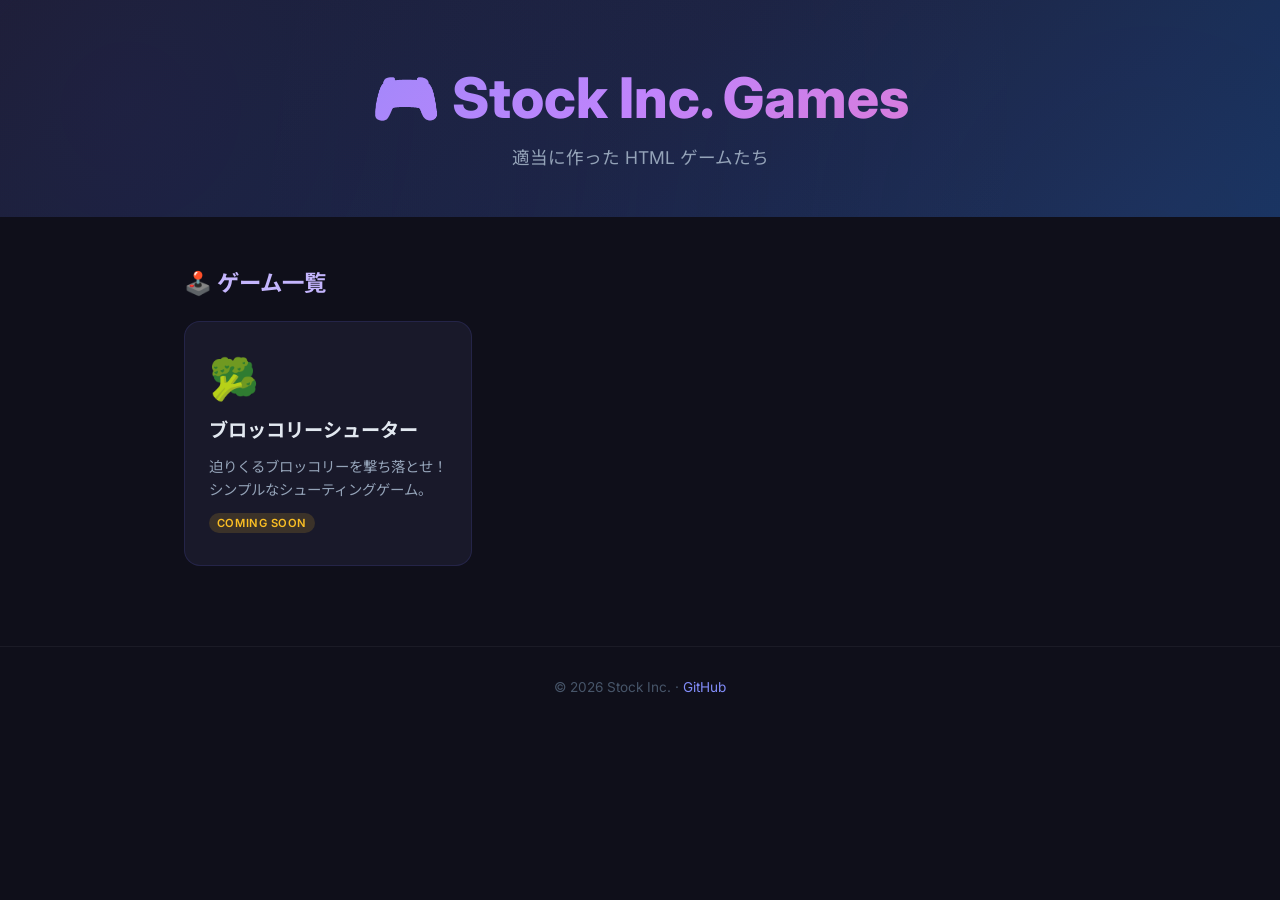
==== index.html @ 9ba40f6b "🎮 Initial commit: リポジトリ骨子の作成 - README.md: プロジェクト概要・ディレクトリ構成・ゲーム追加方法 - index.html: GitHub Pages ゲーム一覧" ====
<!DOCTYPE html>
<html lang="ja">
<head>
  <meta charset="UTF-8">
  <meta name="viewport" content="width=device-width, initial-scale=1.0">
  <meta name="description" content="Stock Inc. が作った HTML ゲームコレクション。ブラウザからすぐに遊べます。">
  <title>🎮 Stock Inc. Games</title>
  <link rel="preconnect" href="https://fonts.googleapis.com">
  <link rel="preconnect" href="https://fonts.gstatic.com" crossorigin>
  <link href="https://fonts.googleapis.com/css2?family=Inter:wght@400;600;800&family=Noto+Sans+JP:wght@400;700&display=swap" rel="stylesheet">
  <style>
    *,
    *::before,
    *::after {
      margin: 0;
      padding: 0;
      box-sizing: border-box;
    }

    body {
      font-family: 'Inter', 'Noto Sans JP', sans-serif;
      background: #0f0f1a;
      color: #e0e0e0;
      min-height: 100vh;
    }

    /* ── Header ── */
    .hero {
      text-align: center;
      padding: 4rem 1rem 3rem;
      background: linear-gradient(135deg, #1a1a2e 0%, #16213e 50%, #0f3460 100%);
      position: relative;
      overflow: hidden;
    }

    .hero::before {
      content: '';
      position: absolute;
      top: -50%;
      left: -50%;
      width: 200%;
      height: 200%;
      background: radial-gradient(circle at 30% 50%, rgba(99, 102, 241, 0.08) 0%, transparent 50%),
                  radial-gradient(circle at 70% 80%, rgba(236, 72, 153, 0.06) 0%, transparent 50%);
      animation: drift 20s ease-in-out infinite alternate;
    }

    @keyframes drift {
      0%   { transform: translate(0, 0); }
      100% { transform: translate(-5%, 3%); }
    }

    .hero h1 {
      font-size: clamp(2rem, 5vw, 3.5rem);
      font-weight: 800;
      background: linear-gradient(135deg, #818cf8, #c084fc, #f472b6);
      -webkit-background-clip: text;
      -webkit-text-fill-color: transparent;
      background-clip: text;
      position: relative;
    }

    .hero p {
      margin-top: 0.75rem;
      font-size: 1.1rem;
      color: #94a3b8;
      position: relative;
    }

    /* ── Games Grid ── */
    .container {
      max-width: 960px;
      margin: 0 auto;
      padding: 3rem 1.5rem 5rem;
    }

    .section-title {
      font-size: 1.4rem;
      font-weight: 700;
      margin-bottom: 1.5rem;
      color: #c4b5fd;
    }

    .games-grid {
      display: grid;
      grid-template-columns: repeat(auto-fill, minmax(280px, 1fr));
      gap: 1.5rem;
    }

    .game-card {
      background: rgba(30, 30, 50, 0.7);
      border: 1px solid rgba(99, 102, 241, 0.15);
      border-radius: 16px;
      padding: 2rem 1.5rem;
      text-decoration: none;
      color: inherit;
      transition: transform 0.25s ease, box-shadow 0.25s ease, border-color 0.25s ease;
      display: flex;
      flex-direction: column;
      gap: 0.75rem;
    }

    .game-card:hover {
      transform: translateY(-4px);
      box-shadow: 0 12px 40px rgba(99, 102, 241, 0.15);
      border-color: rgba(99, 102, 241, 0.4);
    }

    .game-card .emoji {
      font-size: 2.5rem;
    }

    .game-card h2 {
      font-size: 1.2rem;
      font-weight: 700;
      color: #e2e8f0;
    }

    .game-card p {
      font-size: 0.9rem;
      color: #94a3b8;
      line-height: 1.6;
    }

    .badge {
      display: inline-block;
      font-size: 0.7rem;
      font-weight: 600;
      text-transform: uppercase;
      letter-spacing: 0.05em;
      padding: 0.25em 0.7em;
      border-radius: 999px;
      width: fit-content;
    }

    .badge--coming-soon {
      background: rgba(251, 191, 36, 0.15);
      color: #fbbf24;
    }

    .badge--playable {
      background: rgba(52, 211, 153, 0.15);
      color: #34d399;
    }

    /* ── Footer ── */
    .footer {
      text-align: center;
      padding: 2rem 1rem;
      font-size: 0.85rem;
      color: #475569;
      border-top: 1px solid rgba(255, 255, 255, 0.05);
    }

    .footer a {
      color: #818cf8;
      text-decoration: none;
    }

    .footer a:hover {
      text-decoration: underline;
    }
  </style>
</head>
<body>

  <header class="hero">
    <h1>🎮 Stock Inc. Games</h1>
    <p>適当に作った HTML ゲームたち</p>
  </header>

  <main class="container">
    <h2 class="section-title">🕹️ ゲーム一覧</h2>

    <div class="games-grid">

      <!-- ブロッコリーシューター -->
      <div class="game-card">
        <span class="emoji">🥦</span>
        <h2>ブロッコリーシューター</h2>
        <p>迫りくるブロッコリーを撃ち落とせ！シンプルなシューティングゲーム。</p>
        <span class="badge badge--coming-soon">Coming Soon</span>
      </div>

      <!-- 新しいゲームはここに追加 -->

    </div>
  </main>

  <footer class="footer">
    <p>© 2026 Stock Inc. · <a href="https://github.com/shunichi-takeda/stock-inc-games">GitHub</a></p>
  </footer>

</body>
</html>
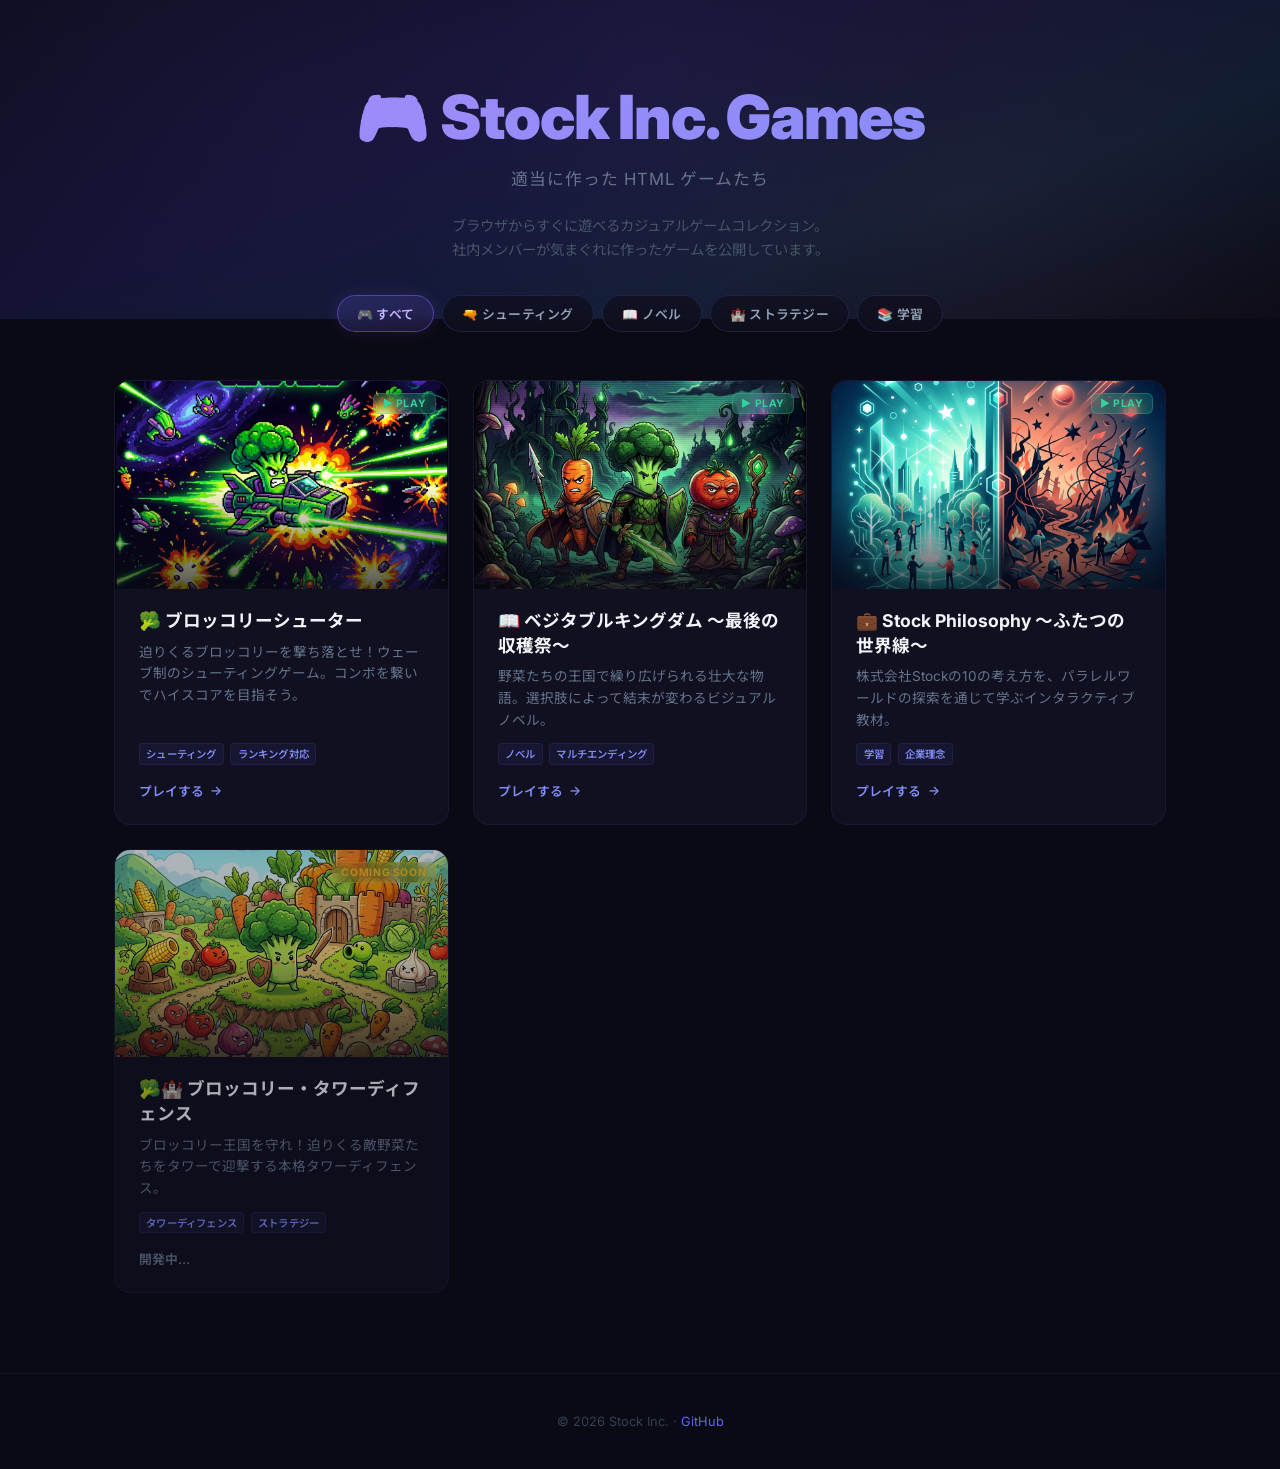
==== commit 29b745c3: "🎮 ポータルページをリニューアル - サムネイル付きカード表示に変更 - 外部リポジトリのゲーム3つを一覧に追加   - ブロッコリーシューター   - ベジタブルキングダム ～最後の収穫祭～   -" ====
--- a/index.html
+++ b/index.html
@@ -7,158 +7,341 @@
   <title>🎮 Stock Inc. Games</title>
   <link rel="preconnect" href="https://fonts.googleapis.com">
   <link rel="preconnect" href="https://fonts.gstatic.com" crossorigin>
-  <link href="https://fonts.googleapis.com/css2?family=Inter:wght@400;600;800&family=Noto+Sans+JP:wght@400;700&display=swap" rel="stylesheet">
+  <link href="https://fonts.googleapis.com/css2?family=Inter:wght@400;600;800&family=Noto+Sans+JP:wght@400;700;900&display=swap" rel="stylesheet">
   <style>
-    *,
-    *::before,
-    *::after {
-      margin: 0;
-      padding: 0;
-      box-sizing: border-box;
-    }
+    /* ── Reset ── */
+    *, *::before, *::after { margin: 0; padding: 0; box-sizing: border-box; }
 
     body {
       font-family: 'Inter', 'Noto Sans JP', sans-serif;
-      background: #0f0f1a;
+      background: #0a0a14;
       color: #e0e0e0;
       min-height: 100vh;
-    }
-
-    /* ── Header ── */
+      overflow-x: hidden;
+    }
+
+    /* ── Hero ── */
     .hero {
       text-align: center;
-      padding: 4rem 1rem 3rem;
-      background: linear-gradient(135deg, #1a1a2e 0%, #16213e 50%, #0f3460 100%);
+      padding: 5rem 1.5rem 3.5rem;
       position: relative;
       overflow: hidden;
+      background: linear-gradient(160deg, #0d0d1f 0%, #111130 40%, #0d1b2e 70%, #0a0a14 100%);
     }
 
     .hero::before {
       content: '';
       position: absolute;
-      top: -50%;
-      left: -50%;
-      width: 200%;
-      height: 200%;
-      background: radial-gradient(circle at 30% 50%, rgba(99, 102, 241, 0.08) 0%, transparent 50%),
-                  radial-gradient(circle at 70% 80%, rgba(236, 72, 153, 0.06) 0%, transparent 50%);
-      animation: drift 20s ease-in-out infinite alternate;
-    }
-
-    @keyframes drift {
-      0%   { transform: translate(0, 0); }
-      100% { transform: translate(-5%, 3%); }
+      inset: 0;
+      background:
+        radial-gradient(circle at 25% 40%, rgba(139, 92, 246, 0.07) 0%, transparent 55%),
+        radial-gradient(circle at 75% 60%, rgba(244, 114, 182, 0.06) 0%, transparent 50%),
+        radial-gradient(circle at 50% 20%, rgba(99, 102, 241, 0.05) 0%, transparent 45%);
+      animation: heroDrift 25s ease-in-out infinite alternate;
+    }
+
+    @keyframes heroDrift {
+      0%   { transform: translate(0, 0) scale(1); }
+      100% { transform: translate(-3%, 2%) scale(1.05); }
     }
 
     .hero h1 {
-      font-size: clamp(2rem, 5vw, 3.5rem);
-      font-weight: 800;
-      background: linear-gradient(135deg, #818cf8, #c084fc, #f472b6);
+      font-size: clamp(2.2rem, 5vw, 3.8rem);
+      font-weight: 900;
+      background: linear-gradient(135deg, #a78bfa, #818cf8, #f472b6, #fb923c);
+      background-size: 300% 300%;
       -webkit-background-clip: text;
       -webkit-text-fill-color: transparent;
       background-clip: text;
-      position: relative;
-    }
-
-    .hero p {
+      animation: gradientShift 6s ease-in-out infinite;
+      position: relative;
+      letter-spacing: -0.02em;
+    }
+
+    @keyframes gradientShift {
+      0%, 100% { background-position: 0% 50%; }
+      50%      { background-position: 100% 50%; }
+    }
+
+    .hero .subtitle {
       margin-top: 0.75rem;
-      font-size: 1.1rem;
+      font-size: 1.05rem;
+      color: #64748b;
+      position: relative;
+      letter-spacing: 0.05em;
+    }
+
+    .hero .desc {
+      margin-top: 1.5rem;
+      font-size: 0.9rem;
+      color: #475569;
+      position: relative;
+      max-width: 520px;
+      margin-left: auto;
+      margin-right: auto;
+      line-height: 1.7;
+    }
+
+    /* ── Filter Tabs ── */
+    .filter-bar {
+      display: flex;
+      justify-content: center;
+      gap: 0.5rem;
+      padding: 0 1.5rem;
+      margin-top: -1.5rem;
+      position: relative;
+      z-index: 5;
+      flex-wrap: wrap;
+    }
+
+    .filter-btn {
+      font-family: 'Inter', 'Noto Sans JP', sans-serif;
+      font-size: 0.8rem;
+      font-weight: 600;
+      padding: 0.5rem 1.2rem;
+      border: 1px solid rgba(99, 102, 241, 0.2);
+      background: rgba(15, 15, 30, 0.8);
       color: #94a3b8;
-      position: relative;
-    }
-
-    /* ── Games Grid ── */
+      border-radius: 999px;
+      cursor: pointer;
+      transition: all 0.25s ease;
+      backdrop-filter: blur(8px);
+      letter-spacing: 0.02em;
+    }
+
+    .filter-btn:hover {
+      border-color: rgba(99, 102, 241, 0.4);
+      color: #c4b5fd;
+    }
+
+    .filter-btn.active {
+      background: linear-gradient(135deg, rgba(99, 102, 241, 0.2), rgba(139, 92, 246, 0.15));
+      border-color: rgba(139, 92, 246, 0.5);
+      color: #c4b5fd;
+      box-shadow: 0 0 16px rgba(139, 92, 246, 0.15);
+    }
+
+    /* ── Container ── */
     .container {
-      max-width: 960px;
+      max-width: 1100px;
       margin: 0 auto;
       padding: 3rem 1.5rem 5rem;
     }
 
     .section-title {
-      font-size: 1.4rem;
+      font-size: 1.3rem;
       font-weight: 700;
       margin-bottom: 1.5rem;
-      color: #c4b5fd;
-    }
-
+      color: #94a3b8;
+      letter-spacing: 0.03em;
+    }
+
+    /* ── Games Grid ── */
     .games-grid {
       display: grid;
-      grid-template-columns: repeat(auto-fill, minmax(280px, 1fr));
+      grid-template-columns: repeat(auto-fill, minmax(300px, 1fr));
       gap: 1.5rem;
     }
 
+    /* ── Game Card ── */
     .game-card {
-      background: rgba(30, 30, 50, 0.7);
-      border: 1px solid rgba(99, 102, 241, 0.15);
+      background: rgba(20, 20, 40, 0.6);
+      border: 1px solid rgba(99, 102, 241, 0.1);
       border-radius: 16px;
-      padding: 2rem 1.5rem;
+      overflow: hidden;
       text-decoration: none;
       color: inherit;
-      transition: transform 0.25s ease, box-shadow 0.25s ease, border-color 0.25s ease;
+      transition: transform 0.3s ease, box-shadow 0.3s ease, border-color 0.3s ease;
       display: flex;
       flex-direction: column;
-      gap: 0.75rem;
+      position: relative;
     }
 
     .game-card:hover {
-      transform: translateY(-4px);
-      box-shadow: 0 12px 40px rgba(99, 102, 241, 0.15);
-      border-color: rgba(99, 102, 241, 0.4);
-    }
-
-    .game-card .emoji {
-      font-size: 2.5rem;
-    }
-
-    .game-card h2 {
-      font-size: 1.2rem;
+      transform: translateY(-6px);
+      box-shadow: 0 16px 48px rgba(99, 102, 241, 0.12), 0 4px 16px rgba(0, 0, 0, 0.3);
+      border-color: rgba(99, 102, 241, 0.3);
+    }
+
+    .game-card.coming-soon {
+      opacity: 0.7;
+    }
+
+    .game-card.coming-soon:hover {
+      opacity: 0.85;
+    }
+
+    /* Thumbnail */
+    .card-thumb {
+      position: relative;
+      width: 100%;
+      aspect-ratio: 16 / 10;
+      overflow: hidden;
+      background: #111122;
+    }
+
+    .card-thumb img {
+      width: 100%;
+      height: 100%;
+      object-fit: cover;
+      transition: transform 0.4s ease;
+    }
+
+    .game-card:hover .card-thumb img {
+      transform: scale(1.06);
+    }
+
+    .card-thumb::after {
+      content: '';
+      position: absolute;
+      inset: 0;
+      background: linear-gradient(to top, rgba(10, 10, 20, 0.7) 0%, transparent 50%);
+      pointer-events: none;
+    }
+
+    /* Badges */
+    .badge {
+      position: absolute;
+      top: 12px;
+      font-size: 0.65rem;
       font-weight: 700;
-      color: #e2e8f0;
-    }
-
-    .game-card p {
-      font-size: 0.9rem;
-      color: #94a3b8;
+      text-transform: uppercase;
+      letter-spacing: 0.06em;
+      padding: 0.3em 0.8em;
+      border-radius: 6px;
+      z-index: 2;
+      backdrop-filter: blur(6px);
+    }
+
+    .badge-status {
+      right: 12px;
+    }
+
+    .badge-author {
+      left: 12px;
+    }
+
+    .badge--playable {
+      background: rgba(52, 211, 153, 0.2);
+      color: #34d399;
+      border: 1px solid rgba(52, 211, 153, 0.3);
+    }
+
+    .badge--coming-soon {
+      background: rgba(251, 191, 36, 0.2);
+      color: #fbbf24;
+      border: 1px solid rgba(251, 191, 36, 0.3);
+    }
+
+    .badge--author {
+      background: rgba(99, 102, 241, 0.2);
+      color: #a5b4fc;
+      border: 1px solid rgba(99, 102, 241, 0.3);
+    }
+
+    .badge--external {
+      background: rgba(244, 114, 182, 0.2);
+      color: #f9a8d4;
+      border: 1px solid rgba(244, 114, 182, 0.3);
+    }
+
+    /* Card Body */
+    .card-body {
+      padding: 1.25rem 1.5rem 1.5rem;
+      display: flex;
+      flex-direction: column;
+      gap: 0.5rem;
+      flex: 1;
+    }
+
+    .card-body h2 {
+      font-size: 1.1rem;
+      font-weight: 700;
+      color: #f1f5f9;
+      line-height: 1.4;
+    }
+
+    .card-body p {
+      font-size: 0.85rem;
+      color: #64748b;
       line-height: 1.6;
-    }
-
-    .badge {
-      display: inline-block;
-      font-size: 0.7rem;
+      flex: 1;
+    }
+
+    .card-tags {
+      display: flex;
+      gap: 0.4rem;
+      flex-wrap: wrap;
+      margin-top: 0.25rem;
+    }
+
+    .tag {
+      font-size: 0.65rem;
       font-weight: 600;
-      text-transform: uppercase;
-      letter-spacing: 0.05em;
-      padding: 0.25em 0.7em;
-      border-radius: 999px;
-      width: fit-content;
-    }
-
-    .badge--coming-soon {
-      background: rgba(251, 191, 36, 0.15);
-      color: #fbbf24;
-    }
-
-    .badge--playable {
-      background: rgba(52, 211, 153, 0.15);
-      color: #34d399;
+      padding: 0.2em 0.6em;
+      border-radius: 4px;
+      background: rgba(99, 102, 241, 0.08);
+      color: #818cf8;
+      border: 1px solid rgba(99, 102, 241, 0.12);
+      letter-spacing: 0.02em;
+    }
+
+    .card-play {
+      display: flex;
+      align-items: center;
+      gap: 0.4rem;
+      margin-top: 0.5rem;
+      font-size: 0.8rem;
+      font-weight: 600;
+      color: #818cf8;
+      transition: color 0.2s;
+    }
+
+    .game-card:hover .card-play {
+      color: #a5b4fc;
+    }
+
+    .card-play .arrow {
+      transition: transform 0.2s;
+    }
+
+    .game-card:hover .card-play .arrow {
+      transform: translateX(4px);
     }
 
     /* ── Footer ── */
     .footer {
       text-align: center;
-      padding: 2rem 1rem;
-      font-size: 0.85rem;
-      color: #475569;
-      border-top: 1px solid rgba(255, 255, 255, 0.05);
+      padding: 2.5rem 1rem;
+      font-size: 0.8rem;
+      color: #334155;
+      border-top: 1px solid rgba(255, 255, 255, 0.04);
     }
 
     .footer a {
+      color: #6366f1;
+      text-decoration: none;
+      transition: color 0.2s;
+    }
+
+    .footer a:hover {
       color: #818cf8;
-      text-decoration: none;
-    }
-
-    .footer a:hover {
       text-decoration: underline;
+    }
+
+    /* ── Responsive ── */
+    @media (max-width: 640px) {
+      .games-grid {
+        grid-template-columns: 1fr;
+      }
+
+      .hero {
+        padding: 3.5rem 1rem 2.5rem;
+      }
+
+      .filter-bar {
+        margin-top: -1rem;
+      }
     }
   </style>
 </head>
@@ -166,30 +349,135 @@
 
   <header class="hero">
     <h1>🎮 Stock Inc. Games</h1>
-    <p>適当に作った HTML ゲームたち</p>
+    <p class="subtitle">適当に作った HTML ゲームたち</p>
+    <p class="desc">ブラウザからすぐに遊べるカジュアルゲームコレクション。<br>社内メンバーが気まぐれに作ったゲームを公開しています。</p>
   </header>
 
+  <nav class="filter-bar">
+    <button class="filter-btn active" data-filter="all">🎮 すべて</button>
+    <button class="filter-btn" data-filter="shooting">🔫 シューティング</button>
+    <button class="filter-btn" data-filter="novel">📖 ノベル</button>
+    <button class="filter-btn" data-filter="strategy">🏰 ストラテジー</button>
+    <button class="filter-btn" data-filter="learning">📚 学習</button>
+  </nav>
+
   <main class="container">
-    <h2 class="section-title">🕹️ ゲーム一覧</h2>
-
-    <div class="games-grid">
-
-      <!-- ブロッコリーシューター -->
-      <div class="game-card">
-        <span class="emoji">🥦</span>
-        <h2>ブロッコリーシューター</h2>
-        <p>迫りくるブロッコリーを撃ち落とせ！シンプルなシューティングゲーム。</p>
-        <span class="badge badge--coming-soon">Coming Soon</span>
+
+    <div class="games-grid" id="gamesGrid">
+
+      <!-- ブロッコリーシューター (外部) -->
+      <a href="https://shunichi-takeda.github.io/narekan-shooting/" target="_blank" rel="noopener"
+         class="game-card" data-category="shooting">
+        <div class="card-thumb">
+          <img src="assets/thumbnails/broccoli-shooter.png" alt="ブロッコリーシューター" loading="lazy">
+          <span class="badge badge-status badge--playable">▶ Play</span>
+        </div>
+        <div class="card-body">
+          <h2>🥦 ブロッコリーシューター</h2>
+          <p>迫りくるブロッコリーを撃ち落とせ！ウェーブ制のシューティングゲーム。コンボを繋いでハイスコアを目指そう。</p>
+          <div class="card-tags">
+            <span class="tag">シューティング</span>
+            <span class="tag">ランキング対応</span>
+          </div>
+          <span class="card-play">プレイする <span class="arrow">→</span></span>
+        </div>
+      </a>
+
+      <!-- ベジタブルキングダム (外部) -->
+      <a href="https://shunichi-takeda.github.io/narekan-shooting/novel.html" target="_blank" rel="noopener"
+         class="game-card" data-category="novel">
+        <div class="card-thumb">
+          <img src="assets/thumbnails/vegetable-kingdom.png" alt="ベジタブルキングダム" loading="lazy">
+          <span class="badge badge-status badge--playable">▶ Play</span>
+        </div>
+        <div class="card-body">
+          <h2>📖 ベジタブルキングダム ～最後の収穫祭～</h2>
+          <p>野菜たちの王国で繰り広げられる壮大な物語。選択肢によって結末が変わるビジュアルノベル。</p>
+          <div class="card-tags">
+            <span class="tag">ノベル</span>
+            <span class="tag">マルチエンディング</span>
+          </div>
+          <span class="card-play">プレイする <span class="arrow">→</span></span>
+        </div>
+      </a>
+
+      <!-- Stock Philosophy (外部) -->
+      <a href="https://shunichi-takeda.github.io/stock-philosophy-game/" target="_blank" rel="noopener"
+         class="game-card" data-category="learning">
+        <div class="card-thumb">
+          <img src="assets/thumbnails/stock-philosophy.png" alt="Stock Philosophy" loading="lazy">
+          <span class="badge badge-status badge--playable">▶ Play</span>
+        </div>
+        <div class="card-body">
+          <h2>💼 Stock Philosophy ～ふたつの世界線～</h2>
+          <p>株式会社Stockの10の考え方を、パラレルワールドの探索を通じて学ぶインタラクティブ教材。</p>
+          <div class="card-tags">
+            <span class="tag">学習</span>
+            <span class="tag">企業理念</span>
+          </div>
+          <span class="card-play">プレイする <span class="arrow">→</span></span>
+        </div>
+      </a>
+
+      <!-- ブロッコリー・タワーディフェンス (内部・Coming Soon) -->
+      <div class="game-card coming-soon" data-category="strategy">
+        <div class="card-thumb">
+          <img src="assets/thumbnails/broccoli-td.png" alt="ブロッコリー・タワーディフェンス" loading="lazy">
+          <span class="badge badge-status badge--coming-soon">Coming Soon</span>
+        </div>
+        <div class="card-body">
+          <h2>🥦🏰 ブロッコリー・タワーディフェンス</h2>
+          <p>ブロッコリー王国を守れ！迫りくる敵野菜たちをタワーで迎撃する本格タワーディフェンス。</p>
+          <div class="card-tags">
+            <span class="tag">タワーディフェンス</span>
+            <span class="tag">ストラテジー</span>
+          </div>
+          <span class="card-play" style="color: #64748b;">開発中…</span>
+        </div>
       </div>
 
-      <!-- 新しいゲームはここに追加 -->
-
     </div>
+
   </main>
 
   <footer class="footer">
-    <p>© 2026 Stock Inc. · <a href="https://github.com/shunichi-takeda/stock-inc-games">GitHub</a></p>
+    <p>© 2026 Stock Inc. · <a href="https://github.com/Shunichi-Takeda/stock-inc-games">GitHub</a></p>
   </footer>
+
+  <script>
+    // ── Filter Logic ──
+    const filterBtns = document.querySelectorAll('.filter-btn');
+    const cards = document.querySelectorAll('.game-card');
+
+    filterBtns.forEach(btn => {
+      btn.addEventListener('click', () => {
+        // Update active state
+        filterBtns.forEach(b => b.classList.remove('active'));
+        btn.classList.add('active');
+
+        const filter = btn.dataset.filter;
+
+        cards.forEach(card => {
+          if (filter === 'all' || card.dataset.category === filter) {
+            card.style.display = '';
+            card.style.animation = 'fadeIn 0.35s ease';
+          } else {
+            card.style.display = 'none';
+          }
+        });
+      });
+    });
+
+    // Fade-in animation for cards
+    const style = document.createElement('style');
+    style.textContent = `
+      @keyframes fadeIn {
+        from { opacity: 0; transform: translateY(12px); }
+        to   { opacity: 1; transform: translateY(0); }
+      }
+    `;
+    document.head.appendChild(style);
+  </script>
 
 </body>
 </html>
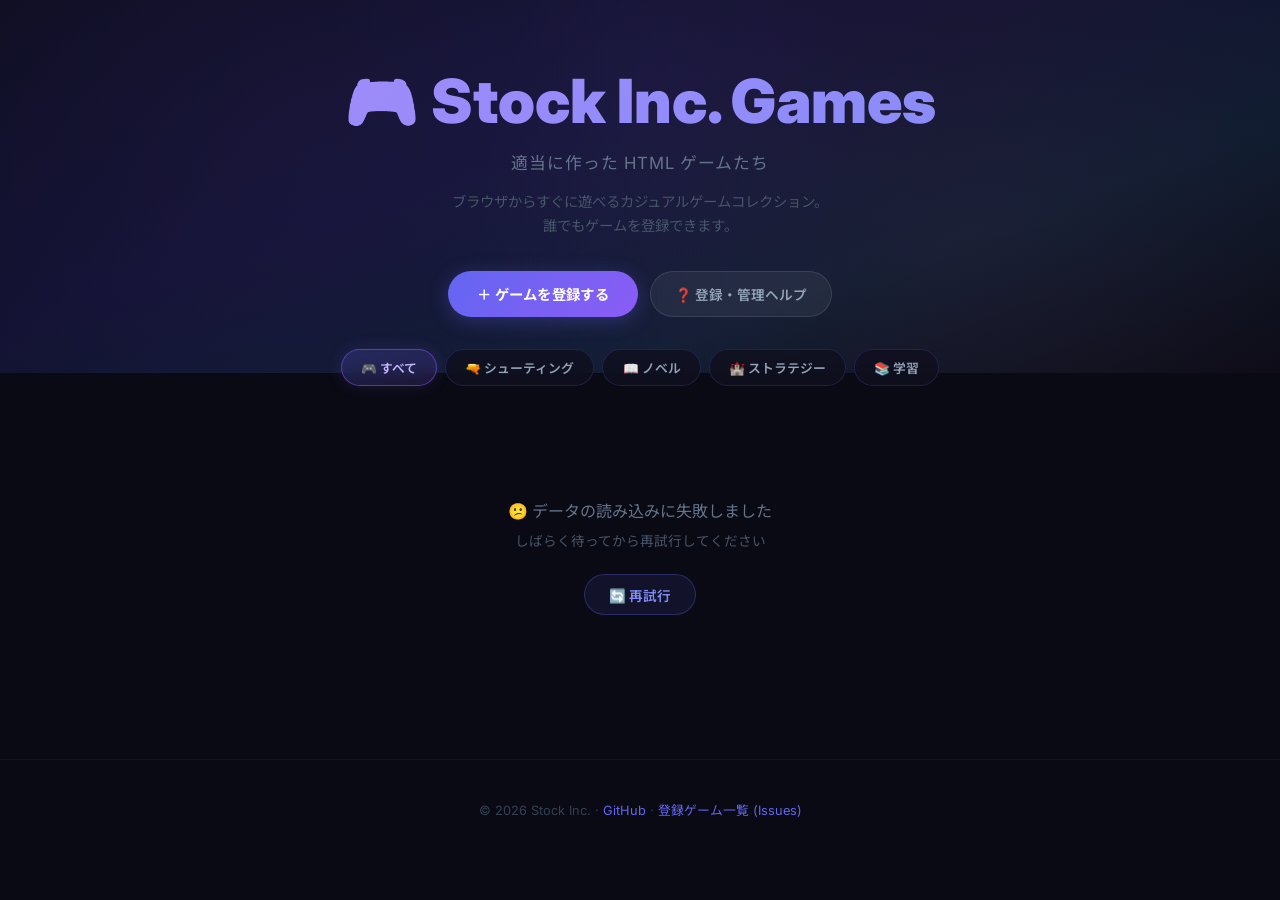
==== commit bfb76247: "🚀 GitHub Issues ベースの動的ポータルに移行 - index.html: GitHub Issues API からゲーム情報を動的取得・カード表示 - help.html: ゲーム登録・" ====
--- a/index.html
+++ b/index.html
@@ -20,10 +20,13 @@
       overflow-x: hidden;
     }
 
+    a { color: #818cf8; text-decoration: none; }
+    a:hover { text-decoration: underline; }
+
     /* ── Hero ── */
     .hero {
       text-align: center;
-      padding: 5rem 1.5rem 3.5rem;
+      padding: 4rem 1.5rem 3.5rem;
       position: relative;
       overflow: hidden;
       background: linear-gradient(160deg, #0d0d1f 0%, #111130 40%, #0d1b2e 70%, #0a0a14 100%);
@@ -55,7 +58,6 @@
       background-clip: text;
       animation: gradientShift 6s ease-in-out infinite;
       position: relative;
-      letter-spacing: -0.02em;
     }
 
     @keyframes gradientShift {
@@ -72,7 +74,7 @@
     }
 
     .hero .desc {
-      margin-top: 1.5rem;
+      margin-top: 1rem;
       font-size: 0.9rem;
       color: #475569;
       position: relative;
@@ -80,6 +82,58 @@
       margin-left: auto;
       margin-right: auto;
       line-height: 1.7;
+    }
+
+    /* Hero Actions */
+    .hero-actions {
+      margin-top: 2rem;
+      display: flex;
+      gap: 0.75rem;
+      justify-content: center;
+      flex-wrap: wrap;
+      position: relative;
+    }
+
+    .btn-register {
+      display: inline-flex;
+      align-items: center;
+      gap: 0.5rem;
+      padding: 0.75rem 1.8rem;
+      border-radius: 999px;
+      background: linear-gradient(135deg, #6366f1, #8b5cf6);
+      color: #fff !important;
+      font-size: 0.9rem;
+      font-weight: 700;
+      text-decoration: none !important;
+      transition: all 0.25s ease;
+      box-shadow: 0 4px 20px rgba(99, 102, 241, 0.3);
+      letter-spacing: 0.02em;
+    }
+
+    .btn-register:hover {
+      transform: translateY(-2px);
+      box-shadow: 0 6px 28px rgba(99, 102, 241, 0.45);
+    }
+
+    .btn-help {
+      display: inline-flex;
+      align-items: center;
+      gap: 0.4rem;
+      padding: 0.75rem 1.5rem;
+      border-radius: 999px;
+      background: rgba(255, 255, 255, 0.06);
+      border: 1px solid rgba(255, 255, 255, 0.1);
+      color: #94a3b8 !important;
+      font-size: 0.85rem;
+      font-weight: 600;
+      text-decoration: none !important;
+      transition: all 0.25s ease;
+    }
+
+    .btn-help:hover {
+      background: rgba(255, 255, 255, 0.1);
+      border-color: rgba(255, 255, 255, 0.2);
+      color: #c4b5fd !important;
     }
 
     /* ── Filter Tabs ── */
@@ -106,7 +160,6 @@
       cursor: pointer;
       transition: all 0.25s ease;
       backdrop-filter: blur(8px);
-      letter-spacing: 0.02em;
     }
 
     .filter-btn:hover {
@@ -126,14 +179,6 @@
       max-width: 1100px;
       margin: 0 auto;
       padding: 3rem 1.5rem 5rem;
-    }
-
-    .section-title {
-      font-size: 1.3rem;
-      font-weight: 700;
-      margin-bottom: 1.5rem;
-      color: #94a3b8;
-      letter-spacing: 0.03em;
     }
 
     /* ── Games Grid ── */
@@ -149,7 +194,7 @@
       border: 1px solid rgba(99, 102, 241, 0.1);
       border-radius: 16px;
       overflow: hidden;
-      text-decoration: none;
+      text-decoration: none !important;
       color: inherit;
       transition: transform 0.3s ease, box-shadow 0.3s ease, border-color 0.3s ease;
       display: flex;
@@ -161,14 +206,6 @@
       transform: translateY(-6px);
       box-shadow: 0 16px 48px rgba(99, 102, 241, 0.12), 0 4px 16px rgba(0, 0, 0, 0.3);
       border-color: rgba(99, 102, 241, 0.3);
-    }
-
-    .game-card.coming-soon {
-      opacity: 0.7;
-    }
-
-    .game-card.coming-soon:hover {
-      opacity: 0.85;
     }
 
     /* Thumbnail */
@@ -197,6 +234,17 @@
       inset: 0;
       background: linear-gradient(to top, rgba(10, 10, 20, 0.7) 0%, transparent 50%);
       pointer-events: none;
+    }
+
+    /* Thumb placeholder */
+    .card-thumb-placeholder {
+      width: 100%;
+      height: 100%;
+      display: flex;
+      align-items: center;
+      justify-content: center;
+      font-size: 3rem;
+      background: linear-gradient(135deg, #111122, #1a1a35);
     }
 
     /* Badges */
@@ -213,13 +261,7 @@
       backdrop-filter: blur(6px);
     }
 
-    .badge-status {
-      right: 12px;
-    }
-
-    .badge-author {
-      left: 12px;
-    }
+    .badge-status { right: 12px; }
 
     .badge--playable {
       background: rgba(52, 211, 153, 0.2);
@@ -233,16 +275,11 @@
       border: 1px solid rgba(251, 191, 36, 0.3);
     }
 
-    .badge--author {
+    .badge-category {
+      left: 12px;
       background: rgba(99, 102, 241, 0.2);
       color: #a5b4fc;
       border: 1px solid rgba(99, 102, 241, 0.3);
-    }
-
-    .badge--external {
-      background: rgba(244, 114, 182, 0.2);
-      color: #f9a8d4;
-      border: 1px solid rgba(244, 114, 182, 0.3);
     }
 
     /* Card Body */
@@ -268,11 +305,17 @@
       flex: 1;
     }
 
+    .card-meta {
+      display: flex;
+      align-items: center;
+      justify-content: space-between;
+      margin-top: 0.5rem;
+    }
+
     .card-tags {
       display: flex;
       gap: 0.4rem;
       flex-wrap: wrap;
-      margin-top: 0.25rem;
     }
 
     .tag {
@@ -283,7 +326,21 @@
       background: rgba(99, 102, 241, 0.08);
       color: #818cf8;
       border: 1px solid rgba(99, 102, 241, 0.12);
-      letter-spacing: 0.02em;
+    }
+
+    .card-author {
+      display: flex;
+      align-items: center;
+      gap: 0.35rem;
+      font-size: 0.7rem;
+      color: #475569;
+    }
+
+    .card-author img {
+      width: 18px;
+      height: 18px;
+      border-radius: 50%;
+      border: 1px solid rgba(255, 255, 255, 0.1);
     }
 
     .card-play {
@@ -297,16 +354,60 @@
       transition: color 0.2s;
     }
 
-    .game-card:hover .card-play {
-      color: #a5b4fc;
-    }
-
-    .card-play .arrow {
-      transition: transform 0.2s;
-    }
-
-    .game-card:hover .card-play .arrow {
-      transform: translateX(4px);
+    .game-card:hover .card-play { color: #a5b4fc; }
+
+    .card-play .arrow { transition: transform 0.2s; }
+    .game-card:hover .card-play .arrow { transform: translateX(4px); }
+
+    /* ── States ── */
+    .state-message {
+      text-align: center;
+      padding: 4rem 1.5rem;
+      color: #64748b;
+    }
+
+    .spinner {
+      width: 36px;
+      height: 36px;
+      border: 3px solid rgba(99, 102, 241, 0.15);
+      border-top-color: #818cf8;
+      border-radius: 50%;
+      animation: spin 0.8s linear infinite;
+      margin: 0 auto 1.5rem;
+    }
+
+    @keyframes spin {
+      to { transform: rotate(360deg); }
+    }
+
+    .state-message p {
+      font-size: 1rem;
+      margin-bottom: 0.5rem;
+    }
+
+    .state-message .sub {
+      font-size: 0.85rem;
+      color: #475569;
+    }
+
+    .btn-retry {
+      display: inline-block;
+      margin-top: 1rem;
+      padding: 0.6rem 1.5rem;
+      border-radius: 999px;
+      border: 1px solid rgba(99, 102, 241, 0.3);
+      background: rgba(99, 102, 241, 0.1);
+      color: #818cf8;
+      font-size: 0.85rem;
+      font-weight: 600;
+      cursor: pointer;
+      font-family: inherit;
+      transition: all 0.2s;
+    }
+
+    .btn-retry:hover {
+      background: rgba(99, 102, 241, 0.2);
+      border-color: rgba(99, 102, 241, 0.5);
     }
 
     /* ── Footer ── */
@@ -318,30 +419,23 @@
       border-top: 1px solid rgba(255, 255, 255, 0.04);
     }
 
-    .footer a {
-      color: #6366f1;
-      text-decoration: none;
-      transition: color 0.2s;
-    }
-
-    .footer a:hover {
-      color: #818cf8;
-      text-decoration: underline;
+    .footer a { color: #6366f1; }
+
+    /* ── Fade In ── */
+    @keyframes fadeIn {
+      from { opacity: 0; transform: translateY(12px); }
+      to   { opacity: 1; transform: translateY(0); }
+    }
+
+    .fade-in {
+      animation: fadeIn 0.35s ease both;
     }
 
     /* ── Responsive ── */
     @media (max-width: 640px) {
-      .games-grid {
-        grid-template-columns: 1fr;
-      }
-
-      .hero {
-        padding: 3.5rem 1rem 2.5rem;
-      }
-
-      .filter-bar {
-        margin-top: -1rem;
-      }
+      .games-grid { grid-template-columns: 1fr; }
+      .hero { padding: 3rem 1rem 2.5rem; }
+      .filter-bar { margin-top: -1rem; }
     }
   </style>
 </head>
@@ -350,10 +444,15 @@
   <header class="hero">
     <h1>🎮 Stock Inc. Games</h1>
     <p class="subtitle">適当に作った HTML ゲームたち</p>
-    <p class="desc">ブラウザからすぐに遊べるカジュアルゲームコレクション。<br>社内メンバーが気まぐれに作ったゲームを公開しています。</p>
+    <p class="desc">ブラウザからすぐに遊べるカジュアルゲームコレクション。<br>誰でもゲームを登録できます。</p>
+    <div class="hero-actions">
+      <a href="https://github.com/Shunichi-Takeda/stock-inc-games/issues/new?template=add-game.yml"
+         target="_blank" rel="noopener" class="btn-register">＋ ゲームを登録する</a>
+      <a href="help.html" class="btn-help">❓ 登録・管理ヘルプ</a>
+    </div>
   </header>
 
-  <nav class="filter-bar">
+  <nav class="filter-bar" id="filterBar">
     <button class="filter-btn active" data-filter="all">🎮 すべて</button>
     <button class="filter-btn" data-filter="shooting">🔫 シューティング</button>
     <button class="filter-btn" data-filter="novel">📖 ノベル</button>
@@ -363,120 +462,273 @@
 
   <main class="container">
 
-    <div class="games-grid" id="gamesGrid">
-
-      <!-- ブロッコリーシューター (外部) -->
-      <a href="https://shunichi-takeda.github.io/narekan-shooting/" target="_blank" rel="noopener"
-         class="game-card" data-category="shooting">
+    <!-- Loading State -->
+    <div id="loadingState" class="state-message">
+      <div class="spinner"></div>
+      <p>ゲーム一覧を読み込み中…</p>
+    </div>
+
+    <!-- Error State -->
+    <div id="errorState" class="state-message" style="display:none;">
+      <p>😕 データの読み込みに失敗しました</p>
+      <p class="sub">しばらく待ってから再試行してください</p>
+      <button class="btn-retry" onclick="loadGames(true)">🔄 再試行</button>
+    </div>
+
+    <!-- Empty State -->
+    <div id="emptyState" class="state-message" style="display:none;">
+      <p>🎮 まだゲームが登録されていません</p>
+      <p class="sub">最初のゲームを登録してみましょう！</p>
+      <a href="https://github.com/Shunichi-Takeda/stock-inc-games/issues/new?template=add-game.yml"
+         target="_blank" rel="noopener" class="btn-retry" style="margin-top:1rem; display:inline-block;">
+        ＋ ゲームを登録する
+      </a>
+    </div>
+
+    <!-- Games Grid (populated by JS) -->
+    <div class="games-grid" id="gamesGrid" style="display:none;"></div>
+
+  </main>
+
+  <footer class="footer">
+    <p>© 2026 Stock Inc. ·
+      <a href="https://github.com/Shunichi-Takeda/stock-inc-games">GitHub</a> ·
+      <a href="https://github.com/Shunichi-Takeda/stock-inc-games/issues?q=is%3Aissue+is%3Aopen+label%3Agame">登録ゲーム一覧 (Issues)</a>
+    </p>
+  </footer>
+
+  <script>
+    // ══════════════════════════════════════════
+    //  CONFIG
+    // ══════════════════════════════════════════
+    const CONFIG = {
+      owner: 'Shunichi-Takeda',
+      repo: 'stock-inc-games',
+      cacheKey: 'sig-games-v1',
+      cacheTTL: 5 * 60 * 1000  // 5分
+    };
+
+    const CATEGORY_MAP = {
+      'シューティング': 'shooting',
+      'ノベル':         'novel',
+      'ストラテジー':   'strategy',
+      '学習':           'learning',
+      'その他':         'other'
+    };
+
+    const CATEGORY_LABELS = {
+      'shooting': '🔫 シューティング',
+      'novel':    '📖 ノベル',
+      'strategy': '🏰 ストラテジー',
+      'learning': '📚 学習',
+      'other':    '🎮 その他'
+    };
+
+    // ══════════════════════════════════════════
+    //  PARSER
+    // ══════════════════════════════════════════
+    function parseIssueBody(body) {
+      if (!body) return null;
+
+      const sections = {};
+      const parts = body.split(/^### /m).filter(Boolean);
+      for (const part of parts) {
+        const nl = part.indexOf('\n');
+        if (nl === -1) continue;
+        const key = part.substring(0, nl).trim();
+        const val = part.substring(nl).trim();
+        sections[key] = val;
+      }
+
+      const url = sections['ゲームURL'];
+      const thumbnailRaw = sections['サムネイル画像URL'] || '';
+      const description = sections['紹介テキスト'] || '';
+      const categoryName = sections['カテゴリ'] || 'その他';
+      const tagsRaw = sections['タグ（任意）'] || sections['タグ'] || '';
+
+      if (!url) return null;
+
+      // サムネイルURL: Markdown画像記法にも対応
+      let thumbnail = thumbnailRaw;
+      const mdMatch = thumbnailRaw.match(/!\[.*?\]\((.*?)\)/);
+      if (mdMatch) thumbnail = mdMatch[1];
+      else {
+        const urlMatch = thumbnailRaw.match(/https?:\/\/\S+/);
+        if (urlMatch) thumbnail = urlMatch[0];
+      }
+
+      const category = CATEGORY_MAP[categoryName] || 'other';
+      const tags = (!tagsRaw || tagsRaw === '_No response_')
+        ? []
+        : tagsRaw.split(',').map(t => t.trim()).filter(Boolean);
+
+      return { url: url.trim(), thumbnail: thumbnail.trim(), description, category, tags };
+    }
+
+    function escapeHtml(str) {
+      const div = document.createElement('div');
+      div.textContent = str;
+      return div.innerHTML;
+    }
+
+    // ══════════════════════════════════════════
+    //  API & CACHE
+    // ══════════════════════════════════════════
+    async function fetchGames(skipCache) {
+      // キャッシュ確認
+      if (!skipCache) {
+        try {
+          const cached = localStorage.getItem(CONFIG.cacheKey);
+          if (cached) {
+            const { data, ts } = JSON.parse(cached);
+            if (Date.now() - ts < CONFIG.cacheTTL) return data;
+          }
+        } catch (e) { /* ignore */ }
+      }
+
+      const apiUrl = `https://api.github.com/repos/${CONFIG.owner}/${CONFIG.repo}/issues`
+        + `?labels=game&state=open&per_page=100&sort=created&direction=asc`;
+
+      const res = await fetch(apiUrl);
+      if (!res.ok) throw new Error(`GitHub API error: ${res.status}`);
+
+      const issues = await res.json();
+      const games = [];
+
+      for (const issue of issues) {
+        const parsed = parseIssueBody(issue.body);
+        if (!parsed) continue;
+        games.push({
+          title: issue.title,
+          ...parsed,
+          author: issue.user ? issue.user.login : '',
+          authorAvatar: issue.user ? issue.user.avatar_url : '',
+          issueNumber: issue.number,
+          issueUrl: issue.html_url
+        });
+      }
+
+      // キャッシュ保存
+      try {
+        localStorage.setItem(CONFIG.cacheKey, JSON.stringify({ data: games, ts: Date.now() }));
+      } catch (e) { /* ignore */ }
+
+      return games;
+    }
+
+    // ══════════════════════════════════════════
+    //  RENDER
+    // ══════════════════════════════════════════
+    function createGameCard(game, index) {
+      const card = document.createElement('a');
+      card.href = game.url;
+      card.target = '_blank';
+      card.rel = 'noopener';
+      card.className = 'game-card fade-in';
+      card.dataset.category = game.category;
+      card.style.animationDelay = `${index * 0.06}s`;
+
+      const categoryLabel = CATEGORY_LABELS[game.category] || CATEGORY_LABELS['other'];
+
+      const thumbHtml = game.thumbnail
+        ? `<img src="${escapeHtml(game.thumbnail)}" alt="${escapeHtml(game.title)}" loading="lazy"
+             onerror="this.style.display='none';this.nextElementSibling.style.display='flex';">
+           <div class="card-thumb-placeholder" style="display:none;">🎮</div>`
+        : `<div class="card-thumb-placeholder">🎮</div>`;
+
+      const tagsHtml = game.tags.map(t => `<span class="tag">${escapeHtml(t)}</span>`).join('');
+
+      const authorHtml = game.author
+        ? `<span class="card-author">
+             <img src="${escapeHtml(game.authorAvatar)}" alt="${escapeHtml(game.author)}" loading="lazy">
+             ${escapeHtml(game.author)}
+           </span>`
+        : '';
+
+      card.innerHTML = `
         <div class="card-thumb">
-          <img src="assets/thumbnails/broccoli-shooter.png" alt="ブロッコリーシューター" loading="lazy">
+          ${thumbHtml}
           <span class="badge badge-status badge--playable">▶ Play</span>
+          <span class="badge badge-category">${categoryLabel}</span>
         </div>
         <div class="card-body">
-          <h2>🥦 ブロッコリーシューター</h2>
-          <p>迫りくるブロッコリーを撃ち落とせ！ウェーブ制のシューティングゲーム。コンボを繋いでハイスコアを目指そう。</p>
-          <div class="card-tags">
-            <span class="tag">シューティング</span>
-            <span class="tag">ランキング対応</span>
+          <h2>${escapeHtml(game.title)}</h2>
+          <p>${escapeHtml(game.description)}</p>
+          <div class="card-meta">
+            <div class="card-tags">${tagsHtml}</div>
+            ${authorHtml}
           </div>
           <span class="card-play">プレイする <span class="arrow">→</span></span>
         </div>
-      </a>
-
-      <!-- ベジタブルキングダム (外部) -->
-      <a href="https://shunichi-takeda.github.io/narekan-shooting/novel.html" target="_blank" rel="noopener"
-         class="game-card" data-category="novel">
-        <div class="card-thumb">
-          <img src="assets/thumbnails/vegetable-kingdom.png" alt="ベジタブルキングダム" loading="lazy">
-          <span class="badge badge-status badge--playable">▶ Play</span>
-        </div>
-        <div class="card-body">
-          <h2>📖 ベジタブルキングダム ～最後の収穫祭～</h2>
-          <p>野菜たちの王国で繰り広げられる壮大な物語。選択肢によって結末が変わるビジュアルノベル。</p>
-          <div class="card-tags">
-            <span class="tag">ノベル</span>
-            <span class="tag">マルチエンディング</span>
-          </div>
-          <span class="card-play">プレイする <span class="arrow">→</span></span>
-        </div>
-      </a>
-
-      <!-- Stock Philosophy (外部) -->
-      <a href="https://shunichi-takeda.github.io/stock-philosophy-game/" target="_blank" rel="noopener"
-         class="game-card" data-category="learning">
-        <div class="card-thumb">
-          <img src="assets/thumbnails/stock-philosophy.png" alt="Stock Philosophy" loading="lazy">
-          <span class="badge badge-status badge--playable">▶ Play</span>
-        </div>
-        <div class="card-body">
-          <h2>💼 Stock Philosophy ～ふたつの世界線～</h2>
-          <p>株式会社Stockの10の考え方を、パラレルワールドの探索を通じて学ぶインタラクティブ教材。</p>
-          <div class="card-tags">
-            <span class="tag">学習</span>
-            <span class="tag">企業理念</span>
-          </div>
-          <span class="card-play">プレイする <span class="arrow">→</span></span>
-        </div>
-      </a>
-
-      <!-- ブロッコリー・タワーディフェンス (内部・Coming Soon) -->
-      <div class="game-card coming-soon" data-category="strategy">
-        <div class="card-thumb">
-          <img src="assets/thumbnails/broccoli-td.png" alt="ブロッコリー・タワーディフェンス" loading="lazy">
-          <span class="badge badge-status badge--coming-soon">Coming Soon</span>
-        </div>
-        <div class="card-body">
-          <h2>🥦🏰 ブロッコリー・タワーディフェンス</h2>
-          <p>ブロッコリー王国を守れ！迫りくる敵野菜たちをタワーで迎撃する本格タワーディフェンス。</p>
-          <div class="card-tags">
-            <span class="tag">タワーディフェンス</span>
-            <span class="tag">ストラテジー</span>
-          </div>
-          <span class="card-play" style="color: #64748b;">開発中…</span>
-        </div>
-      </div>
-
-    </div>
-
-  </main>
-
-  <footer class="footer">
-    <p>© 2026 Stock Inc. · <a href="https://github.com/Shunichi-Takeda/stock-inc-games">GitHub</a></p>
-  </footer>
-
-  <script>
-    // ── Filter Logic ──
-    const filterBtns = document.querySelectorAll('.filter-btn');
-    const cards = document.querySelectorAll('.game-card');
-
-    filterBtns.forEach(btn => {
-      btn.addEventListener('click', () => {
-        // Update active state
-        filterBtns.forEach(b => b.classList.remove('active'));
-        btn.classList.add('active');
-
-        const filter = btn.dataset.filter;
-
-        cards.forEach(card => {
-          if (filter === 'all' || card.dataset.category === filter) {
-            card.style.display = '';
-            card.style.animation = 'fadeIn 0.35s ease';
-          } else {
-            card.style.display = 'none';
-          }
+      `;
+
+      return card;
+    }
+
+    function renderGames(games) {
+      const grid = document.getElementById('gamesGrid');
+      grid.innerHTML = '';
+      games.forEach((game, i) => grid.appendChild(createGameCard(game, i)));
+    }
+
+    // ══════════════════════════════════════════
+    //  FILTER
+    // ══════════════════════════════════════════
+    function setupFilter() {
+      const btns = document.querySelectorAll('.filter-btn');
+      btns.forEach(btn => {
+        btn.addEventListener('click', () => {
+          btns.forEach(b => b.classList.remove('active'));
+          btn.classList.add('active');
+
+          const filter = btn.dataset.filter;
+          const cards = document.querySelectorAll('.game-card');
+          cards.forEach(card => {
+            if (filter === 'all' || card.dataset.category === filter) {
+              card.style.display = '';
+              card.style.animation = 'fadeIn 0.3s ease both';
+            } else {
+              card.style.display = 'none';
+            }
+          });
         });
       });
-    });
-
-    // Fade-in animation for cards
-    const style = document.createElement('style');
-    style.textContent = `
-      @keyframes fadeIn {
-        from { opacity: 0; transform: translateY(12px); }
-        to   { opacity: 1; transform: translateY(0); }
+    }
+
+    // ══════════════════════════════════════════
+    //  MAIN
+    // ══════════════════════════════════════════
+    async function loadGames(skipCache) {
+      const loadingEl = document.getElementById('loadingState');
+      const errorEl   = document.getElementById('errorState');
+      const emptyEl   = document.getElementById('emptyState');
+      const gridEl    = document.getElementById('gamesGrid');
+
+      loadingEl.style.display = '';
+      errorEl.style.display   = 'none';
+      emptyEl.style.display   = 'none';
+      gridEl.style.display    = 'none';
+
+      try {
+        const games = await fetchGames(skipCache);
+        loadingEl.style.display = 'none';
+
+        if (games.length === 0) {
+          emptyEl.style.display = '';
+        } else {
+          renderGames(games);
+          gridEl.style.display = '';
+        }
+      } catch (err) {
+        console.error('Failed to load games:', err);
+        loadingEl.style.display = 'none';
+        errorEl.style.display = '';
       }
-    `;
-    document.head.appendChild(style);
+    }
+
+    // Init
+    setupFilter();
+    loadGames();
   </script>
 
 </body>
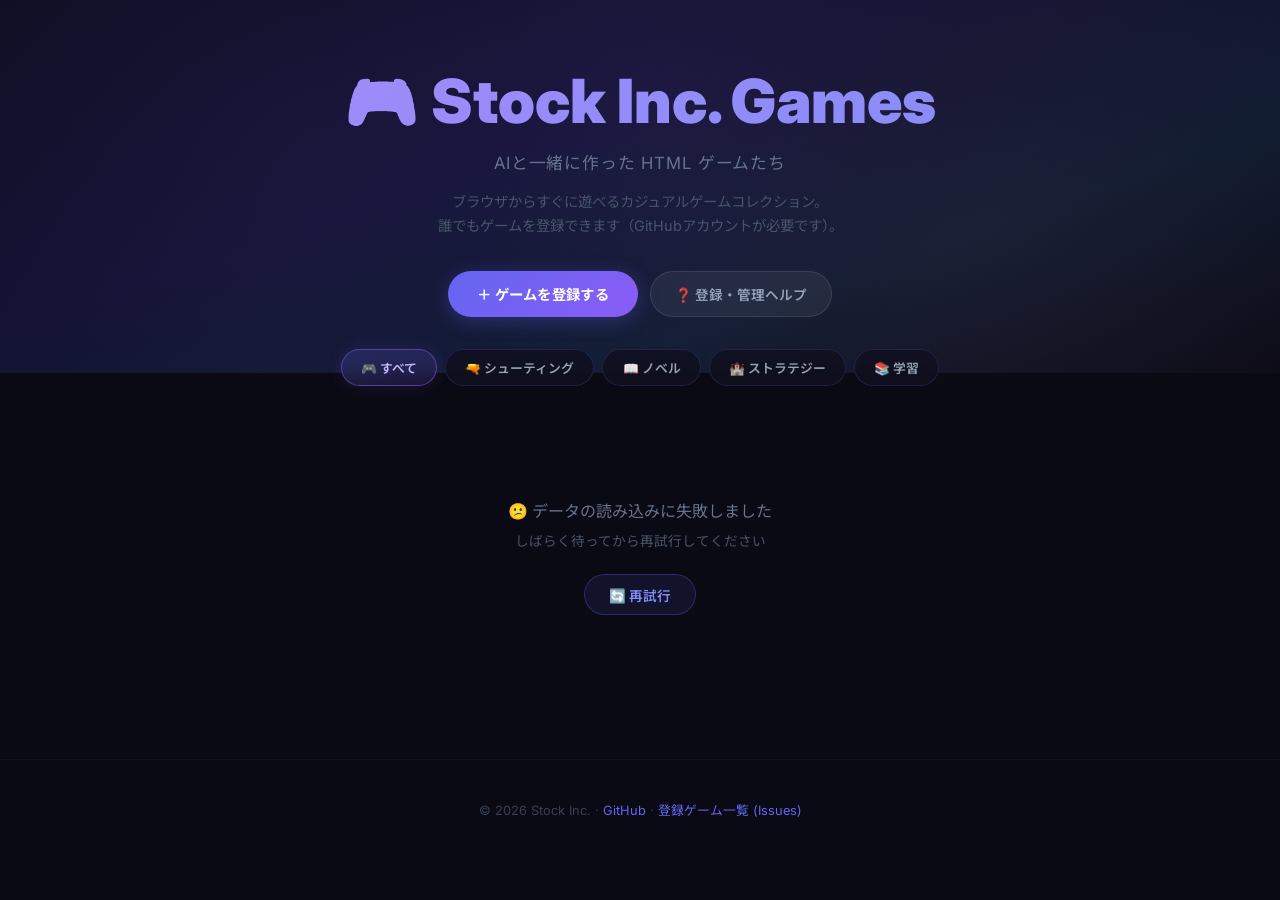
==== commit 112320b7: "📝 ポータル・READMEの説明文更新 - 「適当に作った」→「AIと一緒に作った」 - 「誰でも登録できます（GitHubアカウントが必要です）」を追記" ====
--- a/index.html
+++ b/index.html
@@ -212,7 +212,7 @@
     .card-thumb {
       position: relative;
       width: 100%;
-      aspect-ratio: 16 / 10;
+      aspect-ratio: 4 / 3;
       overflow: hidden;
       background: #111122;
     }
@@ -221,6 +221,7 @@
       width: 100%;
       height: 100%;
       object-fit: cover;
+      object-position: top center;
       transition: transform 0.4s ease;
     }
 
@@ -358,6 +359,106 @@
 
     .card-play .arrow { transition: transform 0.2s; }
     .game-card:hover .card-play .arrow { transform: translateX(4px); }
+
+    /* Card Actions (edit / delete) */
+    .card-actions {
+      display: flex;
+      gap: 0.25rem;
+      margin-top: 0.5rem;
+      padding-top: 0.6rem;
+      border-top: 1px solid rgba(255, 255, 255, 0.05);
+    }
+
+    .card-action {
+      display: inline-flex;
+      align-items: center;
+      gap: 0.3rem;
+      padding: 0.3rem 0.7rem;
+      border-radius: 6px;
+      font-size: 0.7rem;
+      font-weight: 600;
+      text-decoration: none !important;
+      transition: all 0.2s;
+      cursor: pointer;
+    }
+
+    .card-action-edit {
+      background: rgba(99, 102, 241, 0.08);
+      color: #818cf8;
+      border: 1px solid rgba(99, 102, 241, 0.15);
+    }
+
+    .card-action-edit:hover {
+      background: rgba(99, 102, 241, 0.18);
+      border-color: rgba(99, 102, 241, 0.35);
+    }
+
+    .card-action-delete {
+      background: rgba(239, 68, 68, 0.06);
+      color: #f87171;
+      border: 1px solid rgba(239, 68, 68, 0.12);
+    }
+
+    .card-action-delete:hover {
+      background: rgba(239, 68, 68, 0.15);
+      border-color: rgba(239, 68, 68, 0.3);
+    }
+
+    /* ── Toolbar ── */
+    .toolbar {
+      display: flex;
+      align-items: center;
+      justify-content: space-between;
+      margin-bottom: 1.5rem;
+      gap: 1rem;
+      flex-wrap: wrap;
+    }
+
+    .toolbar-left {
+      display: flex;
+      align-items: center;
+      gap: 0.75rem;
+    }
+
+    .sort-select {
+      font-family: inherit;
+      font-size: 0.8rem;
+      font-weight: 600;
+      padding: 0.45rem 0.9rem;
+      border-radius: 8px;
+      border: 1px solid rgba(99, 102, 241, 0.2);
+      background: rgba(15, 15, 30, 0.8);
+      color: #94a3b8;
+      cursor: pointer;
+      transition: all 0.2s;
+      -webkit-appearance: none;
+      appearance: none;
+      background-image: url("data:image/svg+xml,%3Csvg xmlns='http://www.w3.org/2000/svg' width='12' height='12' viewBox='0 0 12 12'%3E%3Cpath fill='%2394a3b8' d='M6 8L1 3h10z'/%3E%3C/svg%3E");
+      background-repeat: no-repeat;
+      background-position: right 0.6rem center;
+      padding-right: 2rem;
+    }
+
+    .sort-select:hover {
+      border-color: rgba(99, 102, 241, 0.4);
+      color: #c4b5fd;
+    }
+
+    .sort-select:focus {
+      outline: none;
+      border-color: rgba(139, 92, 246, 0.5);
+      box-shadow: 0 0 0 2px rgba(139, 92, 246, 0.1);
+    }
+
+    .game-count {
+      font-size: 0.8rem;
+      color: #475569;
+      font-weight: 500;
+    }
+
+    .game-count strong {
+      color: #818cf8;
+    }
 
     /* ── States ── */
     .state-message {
@@ -443,8 +544,8 @@
 
   <header class="hero">
     <h1>🎮 Stock Inc. Games</h1>
-    <p class="subtitle">適当に作った HTML ゲームたち</p>
-    <p class="desc">ブラウザからすぐに遊べるカジュアルゲームコレクション。<br>誰でもゲームを登録できます。</p>
+    <p class="subtitle">AIと一緒に作った HTML ゲームたち</p>
+    <p class="desc">ブラウザからすぐに遊べるカジュアルゲームコレクション。<br>誰でもゲームを登録できます（GitHubアカウントが必要です）。</p>
     <div class="hero-actions">
       <a href="https://github.com/Shunichi-Takeda/stock-inc-games/issues/new?template=add-game.yml"
          target="_blank" rel="noopener" class="btn-register">＋ ゲームを登録する</a>
@@ -461,6 +562,19 @@
   </nav>
 
   <main class="container">
+
+    <!-- Toolbar -->
+    <div class="toolbar" id="toolbar" style="display:none;">
+      <div class="toolbar-left">
+        <select class="sort-select" id="sortSelect">
+          <option value="newest">🕐 新しい順</option>
+          <option value="oldest">🕐 古い順</option>
+          <option value="name-asc">🔤 名前順 (A→Z)</option>
+          <option value="name-desc">🔤 名前順 (Z→A)</option>
+        </select>
+      </div>
+      <span class="game-count" id="gameCount"></span>
+    </div>
 
     <!-- Loading State -->
     <div id="loadingState" class="state-message">
@@ -504,7 +618,7 @@
     const CONFIG = {
       owner: 'Shunichi-Takeda',
       repo: 'stock-inc-games',
-      cacheKey: 'sig-games-v1',
+      cacheKey: 'sig-games-v2',
       cacheTTL: 5 * 60 * 1000  // 5分
     };
 
@@ -523,6 +637,11 @@
       'learning': '📚 学習',
       'other':    '🎮 その他'
     };
+
+    // 全ゲームデータを保持（フィルタ・ソート用）
+    let allGames = [];
+    let currentFilter = 'all';
+    let currentSort = 'newest';
 
     // ══════════════════════════════════════════
     //  PARSER
@@ -548,7 +667,6 @@
 
       if (!url) return null;
 
-      // サムネイルURL: Markdown画像記法にも対応
       let thumbnail = thumbnailRaw;
       const mdMatch = thumbnailRaw.match(/!\[.*?\]\((.*?)\)/);
       if (mdMatch) thumbnail = mdMatch[1];
@@ -575,7 +693,6 @@
     //  API & CACHE
     // ══════════════════════════════════════════
     async function fetchGames(skipCache) {
-      // キャッシュ確認
       if (!skipCache) {
         try {
           const cached = localStorage.getItem(CONFIG.cacheKey);
@@ -587,7 +704,7 @@
       }
 
       const apiUrl = `https://api.github.com/repos/${CONFIG.owner}/${CONFIG.repo}/issues`
-        + `?labels=game&state=open&per_page=100&sort=created&direction=asc`;
+        + `?labels=game&state=open&per_page=100&sort=created&direction=desc`;
 
       const res = await fetch(apiUrl);
       if (!res.ok) throw new Error(`GitHub API error: ${res.status}`);
@@ -604,11 +721,11 @@
           author: issue.user ? issue.user.login : '',
           authorAvatar: issue.user ? issue.user.avatar_url : '',
           issueNumber: issue.number,
-          issueUrl: issue.html_url
+          issueUrl: issue.html_url,
+          createdAt: issue.created_at
         });
       }
 
-      // キャッシュ保存
       try {
         localStorage.setItem(CONFIG.cacheKey, JSON.stringify({ data: games, ts: Date.now() }));
       } catch (e) { /* ignore */ }
@@ -617,13 +734,32 @@
     }
 
     // ══════════════════════════════════════════
+    //  SORT
+    // ══════════════════════════════════════════
+    function sortGames(games, sortKey) {
+      const sorted = [...games];
+      switch (sortKey) {
+        case 'newest':
+          sorted.sort((a, b) => new Date(b.createdAt) - new Date(a.createdAt));
+          break;
+        case 'oldest':
+          sorted.sort((a, b) => new Date(a.createdAt) - new Date(b.createdAt));
+          break;
+        case 'name-asc':
+          sorted.sort((a, b) => a.title.localeCompare(b.title, 'ja'));
+          break;
+        case 'name-desc':
+          sorted.sort((a, b) => b.title.localeCompare(a.title, 'ja'));
+          break;
+      }
+      return sorted;
+    }
+
+    // ══════════════════════════════════════════
     //  RENDER
     // ══════════════════════════════════════════
     function createGameCard(game, index) {
-      const card = document.createElement('a');
-      card.href = game.url;
-      card.target = '_blank';
-      card.rel = 'noopener';
+      const card = document.createElement('div');
       card.className = 'game-card fade-in';
       card.dataset.category = game.category;
       card.style.animationDelay = `${index * 0.06}s`;
@@ -645,12 +781,15 @@
            </span>`
         : '';
 
+      const editUrl = game.issueUrl;
+      const closeUrl = game.issueUrl;
+
       card.innerHTML = `
-        <div class="card-thumb">
+        <a href="${escapeHtml(game.url)}" target="_blank" rel="noopener" class="card-thumb">
           ${thumbHtml}
           <span class="badge badge-status badge--playable">▶ Play</span>
           <span class="badge badge-category">${categoryLabel}</span>
-        </div>
+        </a>
         <div class="card-body">
           <h2>${escapeHtml(game.title)}</h2>
           <p>${escapeHtml(game.description)}</p>
@@ -658,40 +797,69 @@
             <div class="card-tags">${tagsHtml}</div>
             ${authorHtml}
           </div>
-          <span class="card-play">プレイする <span class="arrow">→</span></span>
+          <a href="${escapeHtml(game.url)}" target="_blank" rel="noopener"
+             class="card-play" style="text-decoration:none;">プレイする <span class="arrow">→</span></a>
+          <div class="card-actions">
+            <a href="${escapeHtml(editUrl)}" target="_blank" rel="noopener"
+               class="card-action card-action-edit" title="Issue を編集">✏️ 編集</a>
+            <a href="${escapeHtml(closeUrl)}" target="_blank" rel="noopener"
+               class="card-action card-action-delete" title="Issue を Close して削除">🗑️ 削除</a>
+          </div>
         </div>
       `;
 
+      // カード全体のクリックでゲームを開く（ボタン以外）
+      card.style.cursor = 'pointer';
+      card.addEventListener('click', (e) => {
+        // リンクやボタンがクリックされた場合はスキップ
+        if (e.target.closest('a')) return;
+        window.open(game.url, '_blank', 'noopener');
+      });
+
       return card;
     }
 
-    function renderGames(games) {
+    function applyFilterAndSort() {
+      let filtered = currentFilter === 'all'
+        ? allGames
+        : allGames.filter(g => g.category === currentFilter);
+
+      const sorted = sortGames(filtered, currentSort);
+
       const grid = document.getElementById('gamesGrid');
       grid.innerHTML = '';
-      games.forEach((game, i) => grid.appendChild(createGameCard(game, i)));
-    }
-
-    // ══════════════════════════════════════════
-    //  FILTER
-    // ══════════════════════════════════════════
-    function setupFilter() {
+      sorted.forEach((game, i) => grid.appendChild(createGameCard(game, i)));
+
+      // 件数表示
+      const countEl = document.getElementById('gameCount');
+      if (currentFilter === 'all') {
+        countEl.innerHTML = `<strong>${allGames.length}</strong> 件のゲーム`;
+      } else {
+        const label = CATEGORY_LABELS[currentFilter] || currentFilter;
+        countEl.innerHTML = `<strong>${sorted.length}</strong> / ${allGames.length} 件`;
+      }
+    }
+
+    // ══════════════════════════════════════════
+    //  FILTER & SORT SETUP
+    // ══════════════════════════════════════════
+    function setupControls() {
+      // カテゴリフィルター
       const btns = document.querySelectorAll('.filter-btn');
       btns.forEach(btn => {
         btn.addEventListener('click', () => {
           btns.forEach(b => b.classList.remove('active'));
           btn.classList.add('active');
-
-          const filter = btn.dataset.filter;
-          const cards = document.querySelectorAll('.game-card');
-          cards.forEach(card => {
-            if (filter === 'all' || card.dataset.category === filter) {
-              card.style.display = '';
-              card.style.animation = 'fadeIn 0.3s ease both';
-            } else {
-              card.style.display = 'none';
-            }
-          });
+          currentFilter = btn.dataset.filter;
+          applyFilterAndSort();
         });
+      });
+
+      // 並べ替え
+      const sortSelect = document.getElementById('sortSelect');
+      sortSelect.addEventListener('change', () => {
+        currentSort = sortSelect.value;
+        applyFilterAndSort();
       });
     }
 
@@ -703,21 +871,24 @@
       const errorEl   = document.getElementById('errorState');
       const emptyEl   = document.getElementById('emptyState');
       const gridEl    = document.getElementById('gamesGrid');
+      const toolbarEl = document.getElementById('toolbar');
 
       loadingEl.style.display = '';
       errorEl.style.display   = 'none';
       emptyEl.style.display   = 'none';
       gridEl.style.display    = 'none';
+      toolbarEl.style.display = 'none';
 
       try {
-        const games = await fetchGames(skipCache);
+        allGames = await fetchGames(skipCache);
         loadingEl.style.display = 'none';
 
-        if (games.length === 0) {
+        if (allGames.length === 0) {
           emptyEl.style.display = '';
         } else {
-          renderGames(games);
+          toolbarEl.style.display = '';
           gridEl.style.display = '';
+          applyFilterAndSort();
         }
       } catch (err) {
         console.error('Failed to load games:', err);
@@ -727,7 +898,7 @@
     }
 
     // Init
-    setupFilter();
+    setupControls();
     loadGames();
   </script>
 
